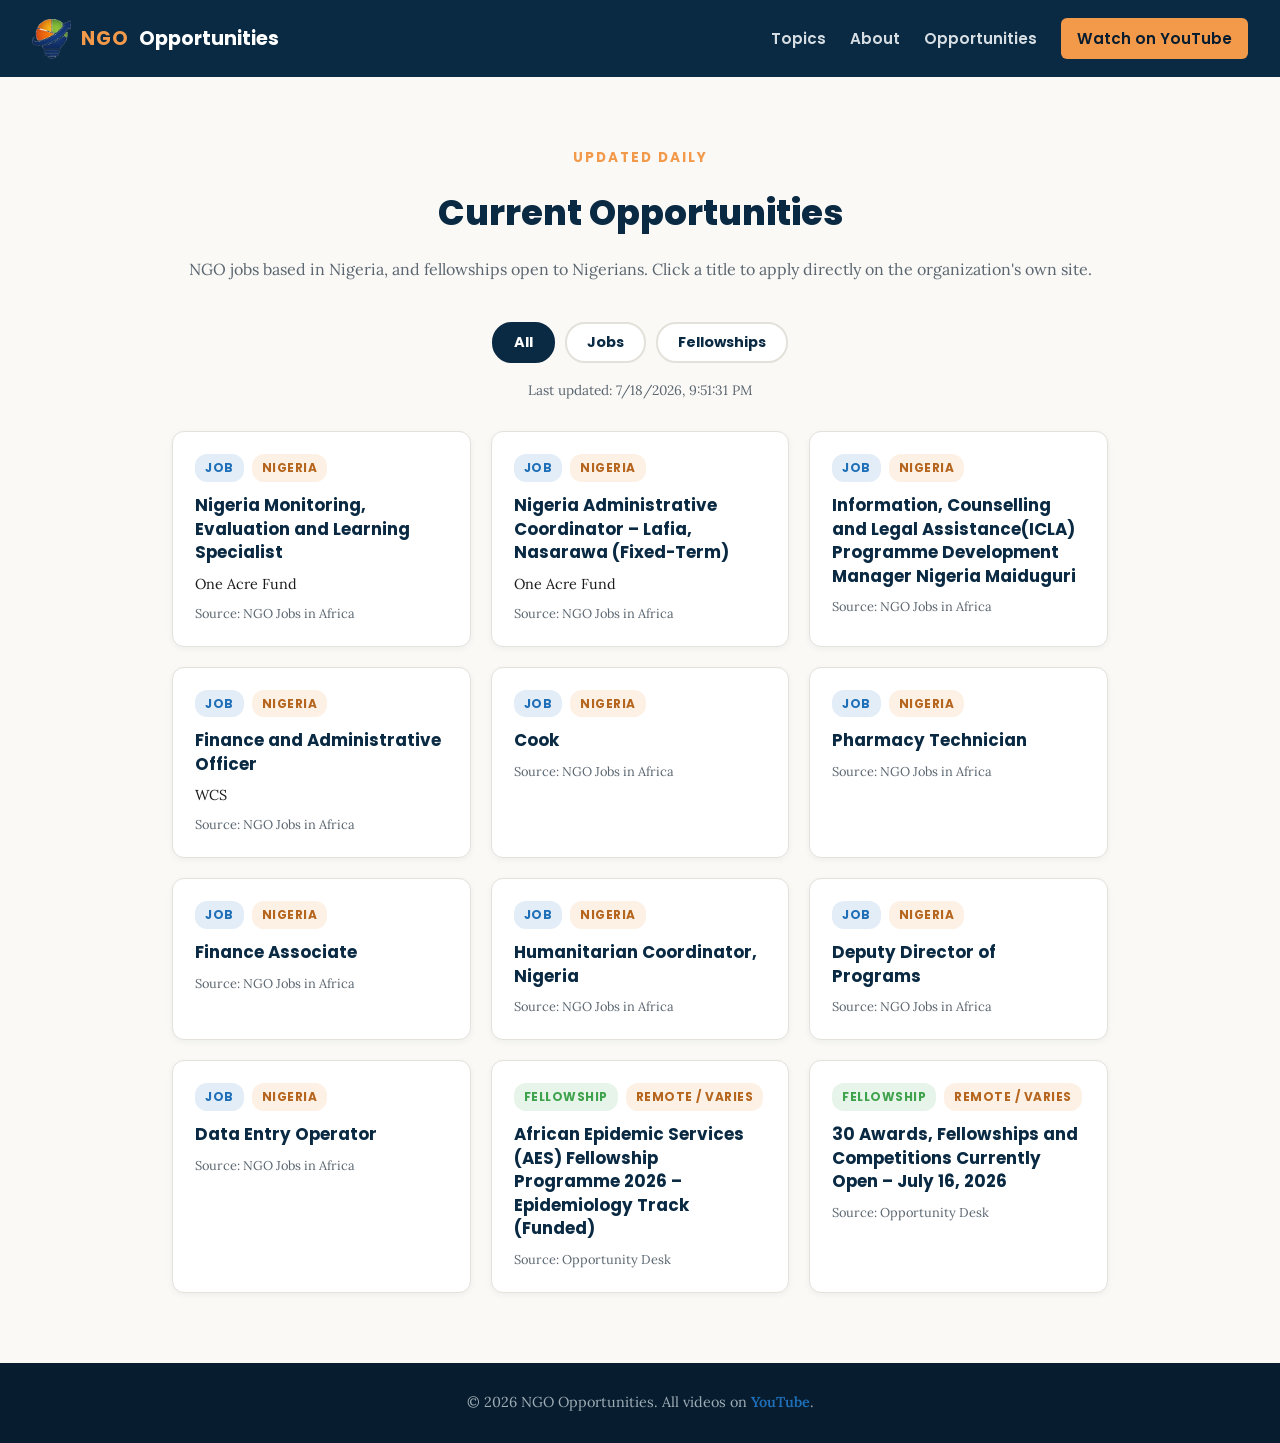
==== opportunities.html @ 2fc4639b "Add daily-updated opportunities page (NGO jobs + fellowships) Adds a "See Current Opportunities" but" ====
<!DOCTYPE html>
<html lang="en">
<head>
    <meta charset="UTF-8">
    <meta name="viewport" content="width=device-width, initial-scale=1.0">
    <title>Current Opportunities — NGO Opportunities</title>
    <meta name="description" content="Current NGO jobs in Nigeria and fellowships open to Nigerians, updated daily. Click through to apply on the original organization's site.">
    <link rel="icon" type="image/png" href="assets/logo.png">
    <link rel="preconnect" href="https://fonts.googleapis.com">
    <link rel="preconnect" href="https://fonts.gstatic.com" crossorigin>
    <link href="https://fonts.googleapis.com/css2?family=Poppins:wght@700;800&family=Lora:wght@400;600&display=swap" rel="stylesheet">
    <link rel="stylesheet" href="styles.css">
</head>
<body>
    <header class="site-header">
        <a href="index.html" class="brand">
            <img src="assets/logo-icon.png" alt="NGO Opportunities" class="brand-logo">
            <span class="brand-mark">NGO</span><span class="brand-text">Opportunities</span>
        </a>
        <nav class="site-nav">
            <a href="index.html#topics">Topics</a>
            <a href="index.html#about">About</a>
            <a href="opportunities.html">Opportunities</a>
            <a href="https://www.youtube.com/@NGO-Opportunities" target="_blank" rel="noopener" class="nav-cta">Watch on YouTube</a>
        </nav>
    </header>

    <main>
        <section class="opportunities-hero">
            <p class="hero-eyebrow">Updated Daily</p>
            <h1>Current Opportunities</h1>
            <p class="section-intro">
                NGO jobs based in Nigeria, and fellowships open to Nigerians. Click a title to apply directly
                on the organization's own site.
            </p>
            <div class="filter-bar">
                <button class="filter-btn active" data-filter="all">All</button>
                <button class="filter-btn" data-filter="Job">Jobs</button>
                <button class="filter-btn" data-filter="Fellowship">Fellowships</button>
            </div>
            <p id="lastUpdated" class="last-updated"></p>
        </section>

        <section class="opportunities-list-section">
            <div id="opportunitiesList" class="opportunities-list">
                <p class="loading-msg">Loading current opportunities...</p>
            </div>
        </section>
    </main>

    <footer class="site-footer">
        <p>&copy; <span id="year"></span> NGO Opportunities. All videos on <a href="https://www.youtube.com/@NGO-Opportunities" target="_blank" rel="noopener">YouTube</a>.</p>
    </footer>

    <script>
        document.getElementById('year').textContent = new Date().getFullYear();

        let allOpportunities = [];
        let activeFilter = 'all';

        async function loadOpportunities() {
            const listEl = document.getElementById('opportunitiesList');
            try {
                const res = await fetch('data/opportunities.json', { cache: 'no-store' });
                const data = await res.json();
                allOpportunities = data.opportunities || [];

                if (data.generated_at) {
                    const generated = new Date(data.generated_at);
                    document.getElementById('lastUpdated').textContent = 'Last updated: ' + generated.toLocaleString();
                }

                renderList();
            } catch (e) {
                listEl.innerHTML = '<p class="loading-msg">Could not load opportunities right now. Please check back shortly.</p>';
            }
        }

        function renderList() {
            const listEl = document.getElementById('opportunitiesList');
            const items = activeFilter === 'all'
                ? allOpportunities
                : allOpportunities.filter(o => o.type === activeFilter);

            if (items.length === 0) {
                listEl.innerHTML = '<p class="loading-msg">No opportunities in this category right now. Check back soon.</p>';
                return;
            }

            listEl.innerHTML = items.map(o => `
                <article class="opportunity-card">
                    <div class="opportunity-tags">
                        <span class="tag tag-${o.type === 'Fellowship' ? 'fellowship' : 'job'}">${o.type}</span>
                        <span class="tag tag-location">${o.remote ? 'Remote / Varies' : o.location}</span>
                    </div>
                    <h3><a href="${o.apply_url}" target="_blank" rel="noopener">${o.title}</a></h3>
                    ${o.organization ? `<p class="opportunity-org">${o.organization}</p>` : ''}
                    <p class="opportunity-meta">Source: ${o.source}</p>
                </article>
            `).join('');
        }

        document.querySelectorAll('.filter-btn').forEach(btn => {
            btn.addEventListener('click', () => {
                document.querySelectorAll('.filter-btn').forEach(b => b.classList.remove('active'));
                btn.classList.add('active');
                activeFilter = btn.dataset.filter;
                renderList();
            });
        });

        loadOpportunities();
    </script>
</body>
</html>
---- styles.css ----
:root {
    --navy: #0A2A43;
    --navy-dark: #071D2F;
    --blue: #1E6FB8;
    --green: #3FA34D;
    --orange: #F2994A;
    --bg: #FAF9F6;
    --text: #1A1A1A;
    --muted: #5B6670;
    --card-border: #E3E1DA;

    --font-heading: "Poppins", "Segoe UI", system-ui, -apple-system, sans-serif;
    --font-body: "Lora", Georgia, "Times New Roman", serif;
}

* {
    box-sizing: border-box;
    margin: 0;
    padding: 0;
}

body {
    font-family: var(--font-body);
    background-color: var(--bg);
    color: var(--text);
    line-height: 1.65;
}

h1, h2, h3, .brand, .btn, .nav-cta, .site-nav a, .hero-eyebrow {
    font-family: var(--font-heading);
}

a {
    color: inherit;
    text-decoration: none;
}

.site-header {
    display: flex;
    justify-content: space-between;
    align-items: center;
    padding: 18px 32px;
    background-color: var(--navy);
    flex-wrap: wrap;
    gap: 12px;
}

.brand {
    display: flex;
    align-items: center;
    gap: 10px;
    font-weight: 700;
    font-size: 1.2rem;
}

.brand-logo {
    height: 40px;
    width: auto;
    display: block;
}

.brand-mark {
    color: var(--orange);
    letter-spacing: 1px;
}

.brand-text {
    color: #ffffff;
}

.site-nav {
    display: flex;
    align-items: center;
    gap: 24px;
}

.site-nav a {
    color: #D7DEE3;
    font-weight: 600;
    font-size: 0.95rem;
}

.site-nav a:hover {
    color: #ffffff;
}

.nav-cta {
    background-color: var(--orange);
    color: var(--navy-dark) !important;
    padding: 8px 16px;
    border-radius: 6px;
}

.hero {
    background: linear-gradient(160deg, var(--navy), var(--navy-dark));
    color: #ffffff;
    padding: 90px 32px;
    text-align: center;
}

.hero-content {
    max-width: 720px;
    margin: 0 auto;
}

.hero-eyebrow {
    color: var(--orange);
    text-transform: uppercase;
    letter-spacing: 2px;
    font-weight: 700;
    font-size: 0.85rem;
    margin-bottom: 14px;
}

.hero h1 {
    font-family: var(--font-heading);
    font-size: 2.6rem;
    font-weight: 800;
    line-height: 1.25;
    margin-bottom: 18px;
}

.hero-subtitle {
    font-family: var(--font-body);
    font-size: 1.1rem;
    color: #C7D0D6;
    margin-bottom: 32px;
}

.hero-actions {
    display: flex;
    gap: 16px;
    justify-content: center;
    flex-wrap: wrap;
}

.btn {
    display: inline-block;
    padding: 14px 28px;
    border-radius: 8px;
    font-weight: 700;
    font-size: 1rem;
    transition: transform 0.15s ease, opacity 0.15s ease;
}

.btn:hover {
    transform: translateY(-2px);
}

.btn-primary {
    background-color: var(--orange);
    color: var(--navy-dark);
}

.btn-secondary {
    background-color: transparent;
    color: #ffffff;
    border: 2px solid var(--green);
}

.btn-secondary:hover {
    background-color: var(--green);
}

.btn-tertiary {
    background-color: transparent;
    color: #ffffff;
    border: 2px solid var(--blue);
}

.btn-tertiary:hover {
    background-color: var(--blue);
}

main section {
    max-width: 1000px;
    margin: 0 auto;
    padding: 70px 32px;
}

.topics h2,
.about h2 {
    font-family: var(--font-heading);
    font-size: 1.9rem;
    font-weight: 800;
    color: var(--navy);
    margin-bottom: 10px;
    text-align: center;
}

.section-intro {
    text-align: center;
    color: var(--muted);
    margin-bottom: 40px;
}

.topic-grid {
    display: grid;
    grid-template-columns: repeat(auto-fit, minmax(230px, 1fr));
    gap: 20px;
}

.topic-card {
    background-color: #ffffff;
    border: 1px solid var(--card-border);
    border-top: 4px solid var(--blue);
    border-radius: 12px;
    padding: 26px;
    box-shadow: 0 2px 6px rgba(10, 42, 67, 0.05);
}

.topic-card:nth-child(4n+2) { border-top-color: var(--green); }
.topic-card:nth-child(4n+3) { border-top-color: var(--orange); }
.topic-card:nth-child(4n+4) { border-top-color: var(--navy); }

.topic-card h3 {
    font-family: var(--font-heading);
    color: var(--navy);
    margin-bottom: 10px;
    font-size: 1.15rem;
}

.topic-card p {
    color: var(--muted);
    font-size: 0.95rem;
}

.about {
    text-align: center;
}

.about p {
    max-width: 700px;
    margin: 0 auto;
    color: var(--muted);
    font-size: 1.05rem;
}

.site-footer {
    text-align: center;
    padding: 28px;
    background-color: var(--navy-dark);
    color: #9FADB6;
    font-size: 0.9rem;
}

.site-footer a {
    color: var(--blue);
    font-weight: 600;
}

.opportunities-hero {
    text-align: center;
    padding-bottom: 20px !important;
}

.opportunities-hero h1 {
    font-family: var(--font-heading);
    font-size: 2.2rem;
    font-weight: 800;
    color: var(--navy);
    margin-bottom: 14px;
}

.filter-bar {
    display: flex;
    justify-content: center;
    gap: 10px;
    margin-top: 24px;
    flex-wrap: wrap;
}

.filter-btn {
    font-family: var(--font-heading);
    background-color: #ffffff;
    border: 2px solid var(--card-border);
    color: var(--navy);
    padding: 8px 20px;
    border-radius: 20px;
    font-weight: 700;
    font-size: 0.9rem;
    cursor: pointer;
    transition: all 0.15s ease;
}

.filter-btn:hover {
    border-color: var(--blue);
}

.filter-btn.active {
    background-color: var(--navy);
    border-color: var(--navy);
    color: #ffffff;
}

.last-updated {
    margin-top: 16px;
    color: var(--muted);
    font-size: 0.85rem;
}

.opportunities-list-section {
    padding-top: 10px !important;
}

.opportunities-list {
    display: grid;
    grid-template-columns: repeat(auto-fit, minmax(280px, 1fr));
    gap: 20px;
}

.loading-msg {
    grid-column: 1 / -1;
    text-align: center;
    color: var(--muted);
    padding: 40px 0;
}

.opportunity-card {
    background-color: #ffffff;
    border: 1px solid var(--card-border);
    border-radius: 12px;
    padding: 22px;
    box-shadow: 0 2px 6px rgba(10, 42, 67, 0.05);
}

.opportunity-tags {
    display: flex;
    gap: 8px;
    margin-bottom: 12px;
    flex-wrap: wrap;
}

.tag {
    font-family: var(--font-heading);
    font-size: 0.75rem;
    font-weight: 700;
    text-transform: uppercase;
    letter-spacing: 0.5px;
    padding: 4px 10px;
    border-radius: 12px;
}

.tag-job {
    background-color: rgba(30, 111, 184, 0.12);
    color: var(--blue);
}

.tag-fellowship {
    background-color: rgba(63, 163, 77, 0.12);
    color: var(--green);
}

.tag-location {
    background-color: rgba(242, 153, 74, 0.15);
    color: #B5651D;
}

.opportunity-card h3 {
    font-family: var(--font-heading);
    font-size: 1.05rem;
    margin-bottom: 8px;
    line-height: 1.4;
}

.opportunity-card h3 a {
    color: var(--navy);
}

.opportunity-card h3 a:hover {
    color: var(--blue);
    text-decoration: underline;
}

.opportunity-org {
    color: var(--text);
    font-size: 0.9rem;
    margin-bottom: 6px;
}

.opportunity-meta {
    color: var(--muted);
    font-size: 0.8rem;
}

@media (max-width: 600px) {
    .hero {
        padding: 60px 20px;
    }
    .hero h1 {
        font-size: 2rem;
    }
    main section {
        padding: 50px 20px;
    }
}
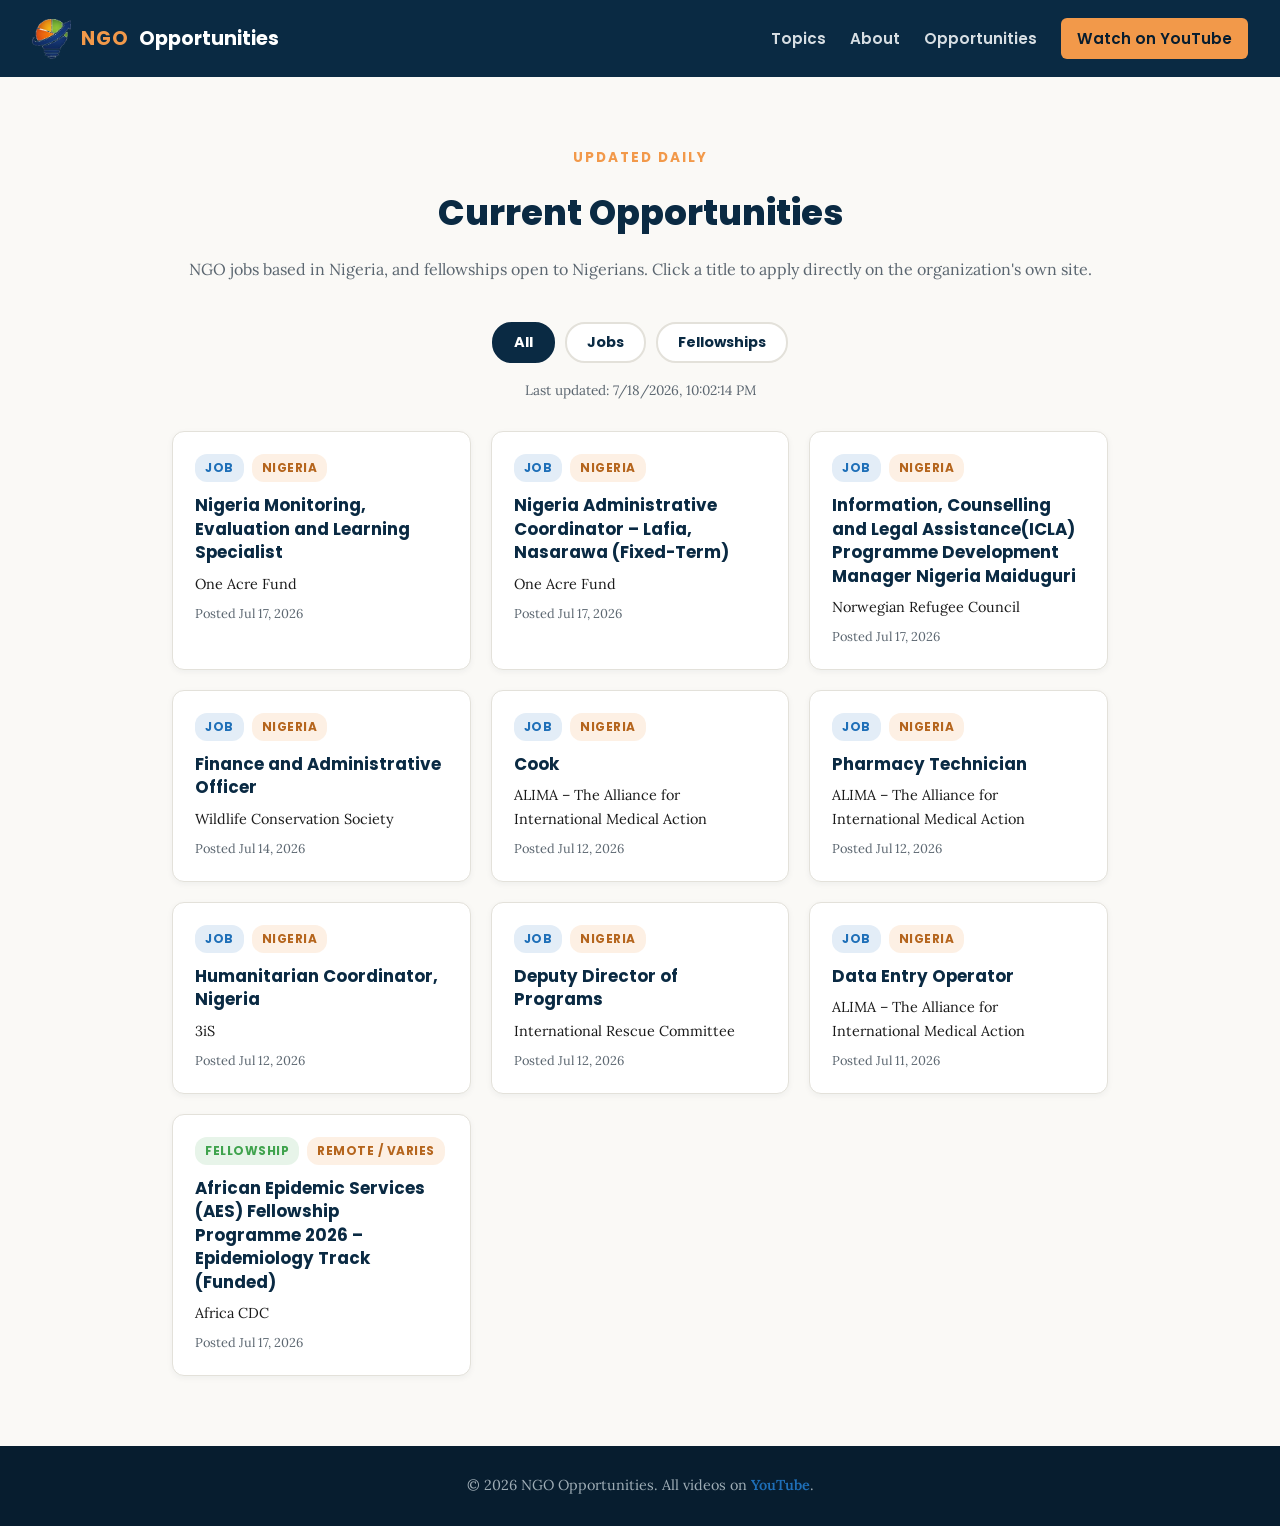
==== commit 32aa5d23: "Link opportunities to the actual organization, not the aggregator Every job and fellowship now links" ====
--- a/opportunities.html
+++ b/opportunities.html
@@ -58,6 +58,13 @@
         let allOpportunities = [];
         let activeFilter = 'all';
 
+        function formatPosted(posted) {
+            if (!posted) return '';
+            const parsed = new Date(posted);
+            if (isNaN(parsed)) return '';
+            return parsed.toLocaleDateString(undefined, { year: 'numeric', month: 'short', day: 'numeric' });
+        }
+
         async function loadOpportunities() {
             const listEl = document.getElementById('opportunitiesList');
             try {
@@ -94,8 +101,8 @@
                         <span class="tag tag-location">${o.remote ? 'Remote / Varies' : o.location}</span>
                     </div>
                     <h3><a href="${o.apply_url}" target="_blank" rel="noopener">${o.title}</a></h3>
-                    ${o.organization ? `<p class="opportunity-org">${o.organization}</p>` : ''}
-                    <p class="opportunity-meta">Source: ${o.source}</p>
+                    <p class="opportunity-org">${o.organization || 'Organization not specified'}</p>
+                    <p class="opportunity-meta">Posted ${formatPosted(o.posted)}</p>
                 </article>
             `).join('');
         }
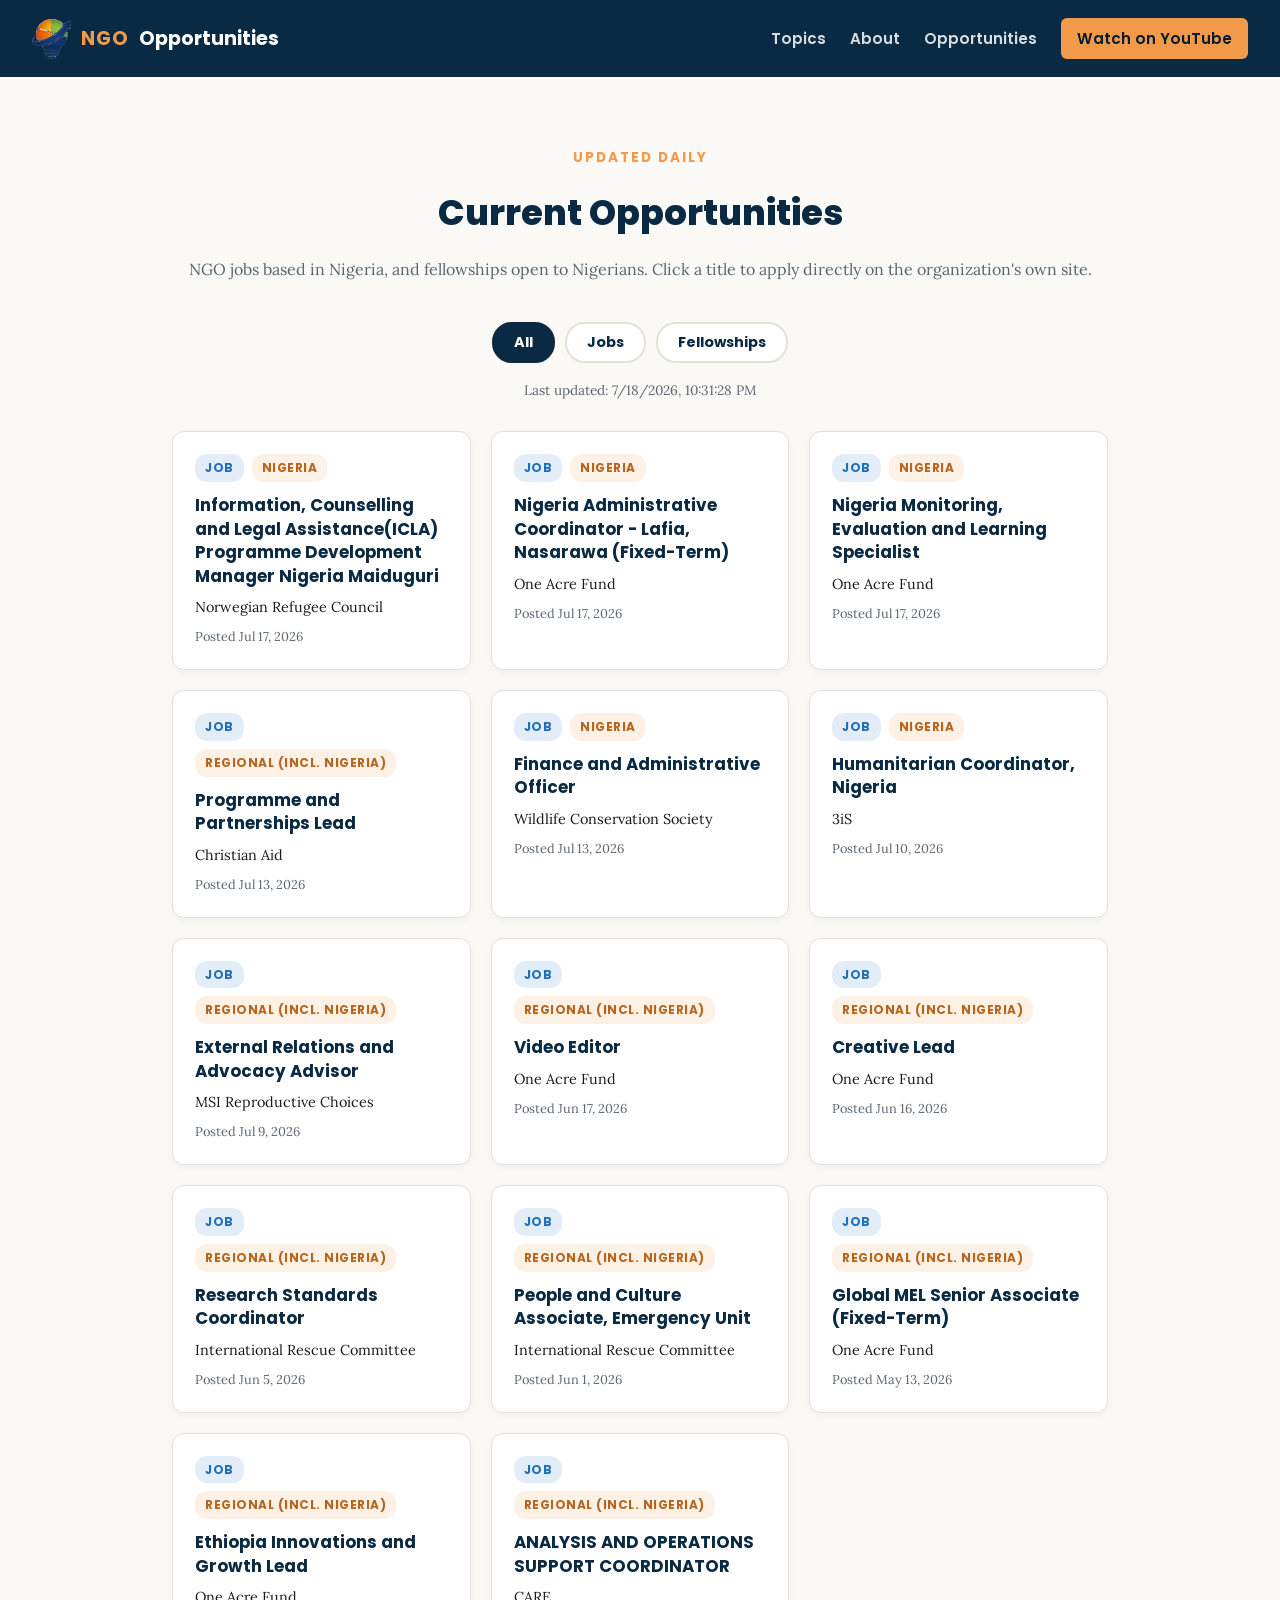
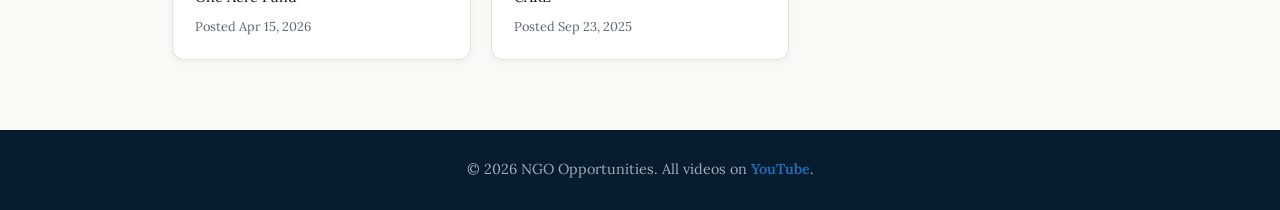
==== commit 75041b1b: "Add ReliefWeb as a second job source, deduplicated against the first ReliefWeb (UN OCHA) publishes a" ====
--- a/opportunities.html
+++ b/opportunities.html
@@ -98,7 +98,7 @@
                 <article class="opportunity-card">
                     <div class="opportunity-tags">
                         <span class="tag tag-${o.type === 'Fellowship' ? 'fellowship' : 'job'}">${o.type}</span>
-                        <span class="tag tag-location">${o.remote ? 'Remote / Varies' : o.location}</span>
+                        <span class="tag tag-location">${o.location}</span>
                     </div>
                     <h3><a href="${o.apply_url}" target="_blank" rel="noopener">${o.title}</a></h3>
                     <p class="opportunity-org">${o.organization || 'Organization not specified'}</p>
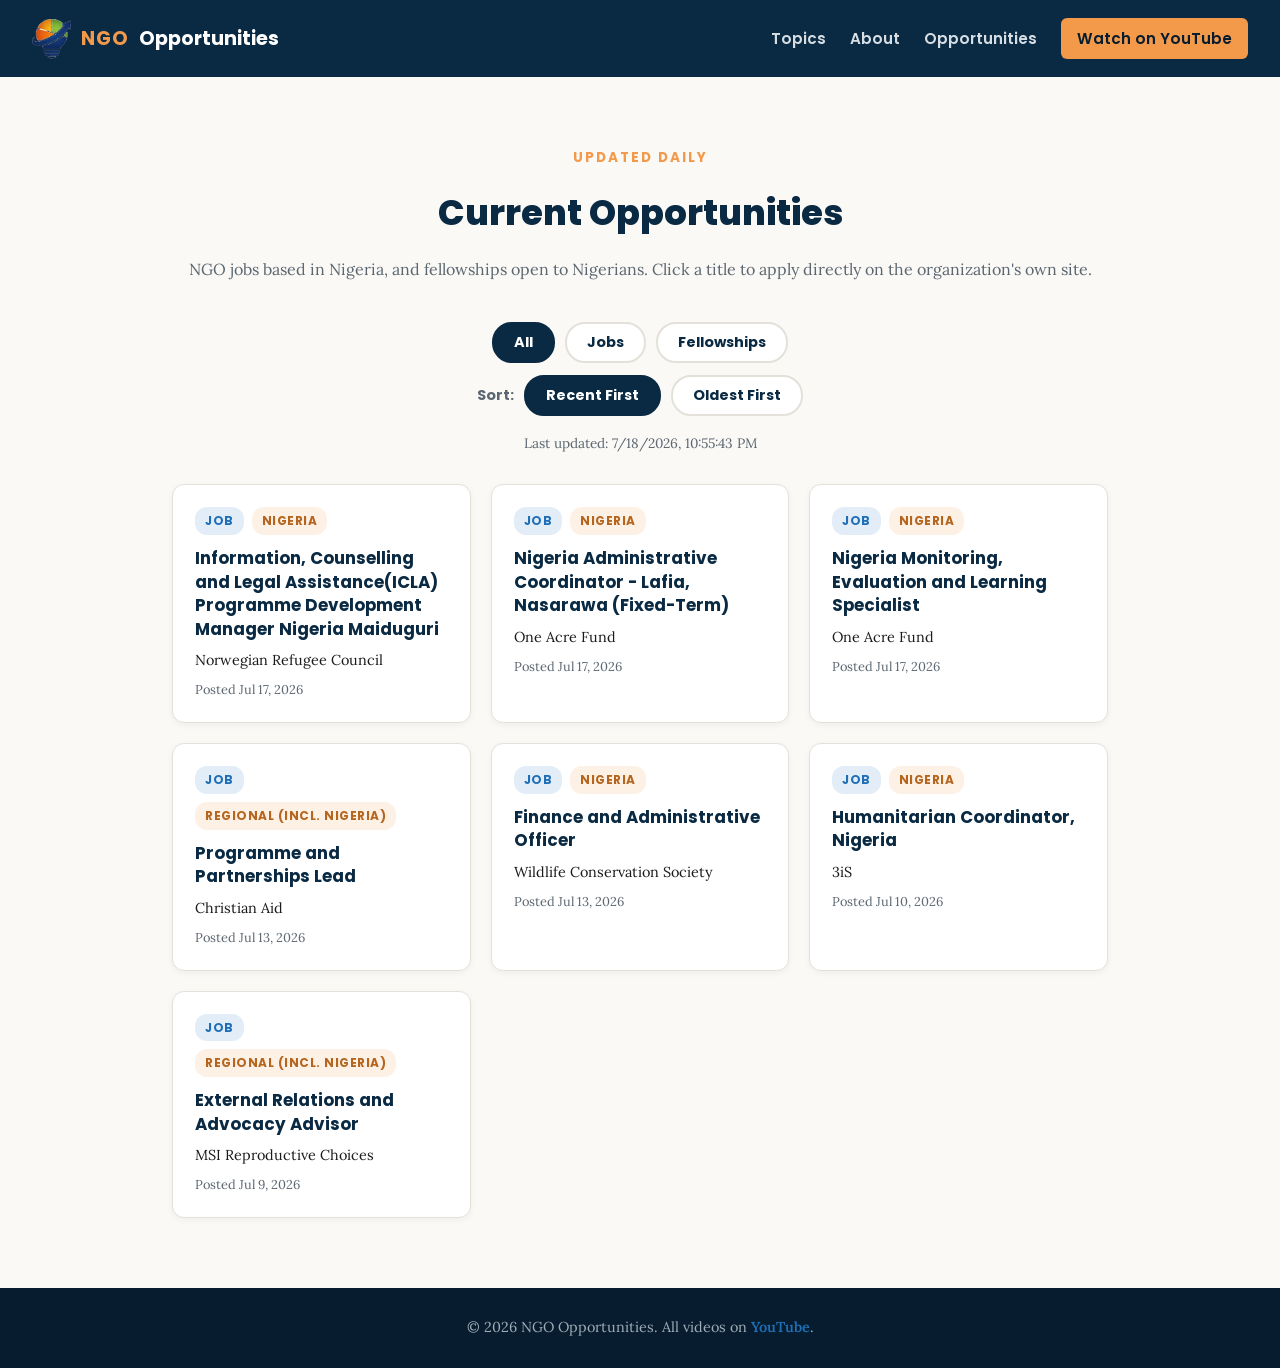
==== commit 2ca98c93: "Drop postings older than 4 weeks; add a recency sort control Jobs/fellowships older than 28 days fro" ====
--- a/opportunities.html
+++ b/opportunities.html
@@ -33,10 +33,15 @@
                 NGO jobs based in Nigeria, and fellowships open to Nigerians. Click a title to apply directly
                 on the organization's own site.
             </p>
-            <div class="filter-bar">
+            <div class="filter-bar category-filter-bar">
                 <button class="filter-btn active" data-filter="all">All</button>
                 <button class="filter-btn" data-filter="Job">Jobs</button>
                 <button class="filter-btn" data-filter="Fellowship">Fellowships</button>
+            </div>
+            <div class="filter-bar sort-bar">
+                <span class="sort-label">Sort:</span>
+                <button class="filter-btn sort-btn active" data-sort="newest">Recent First</button>
+                <button class="filter-btn sort-btn" data-sort="oldest">Oldest First</button>
             </div>
             <p id="lastUpdated" class="last-updated"></p>
         </section>
@@ -57,6 +62,7 @@
 
         let allOpportunities = [];
         let activeFilter = 'all';
+        let sortOrder = 'newest';
 
         function formatPosted(posted) {
             if (!posted) return '';
@@ -86,8 +92,14 @@
         function renderList() {
             const listEl = document.getElementById('opportunitiesList');
             const items = activeFilter === 'all'
-                ? allOpportunities
+                ? [...allOpportunities]
                 : allOpportunities.filter(o => o.type === activeFilter);
+
+            items.sort((a, b) => {
+                const dateA = new Date(a.posted);
+                const dateB = new Date(b.posted);
+                return sortOrder === 'newest' ? dateB - dateA : dateA - dateB;
+            });
 
             if (items.length === 0) {
                 listEl.innerHTML = '<p class="loading-msg">No opportunities in this category right now. Check back soon.</p>';
@@ -107,11 +119,20 @@
             `).join('');
         }
 
-        document.querySelectorAll('.filter-btn').forEach(btn => {
+        document.querySelectorAll('.category-filter-bar .filter-btn').forEach(btn => {
             btn.addEventListener('click', () => {
-                document.querySelectorAll('.filter-btn').forEach(b => b.classList.remove('active'));
+                document.querySelectorAll('.category-filter-bar .filter-btn').forEach(b => b.classList.remove('active'));
                 btn.classList.add('active');
                 activeFilter = btn.dataset.filter;
+                renderList();
+            });
+        });
+
+        document.querySelectorAll('.sort-bar .sort-btn').forEach(btn => {
+            btn.addEventListener('click', () => {
+                document.querySelectorAll('.sort-bar .sort-btn').forEach(b => b.classList.remove('active'));
+                btn.classList.add('active');
+                sortOrder = btn.dataset.sort;
                 renderList();
             });
         });
--- a/styles.css
+++ b/styles.css
@@ -265,9 +265,21 @@
 .filter-bar {
     display: flex;
     justify-content: center;
+    align-items: center;
     gap: 10px;
     margin-top: 24px;
     flex-wrap: wrap;
+}
+
+.sort-bar {
+    margin-top: 12px;
+}
+
+.sort-label {
+    font-family: var(--font-heading);
+    font-weight: 700;
+    color: var(--muted);
+    font-size: 0.9rem;
 }
 
 .filter-btn {
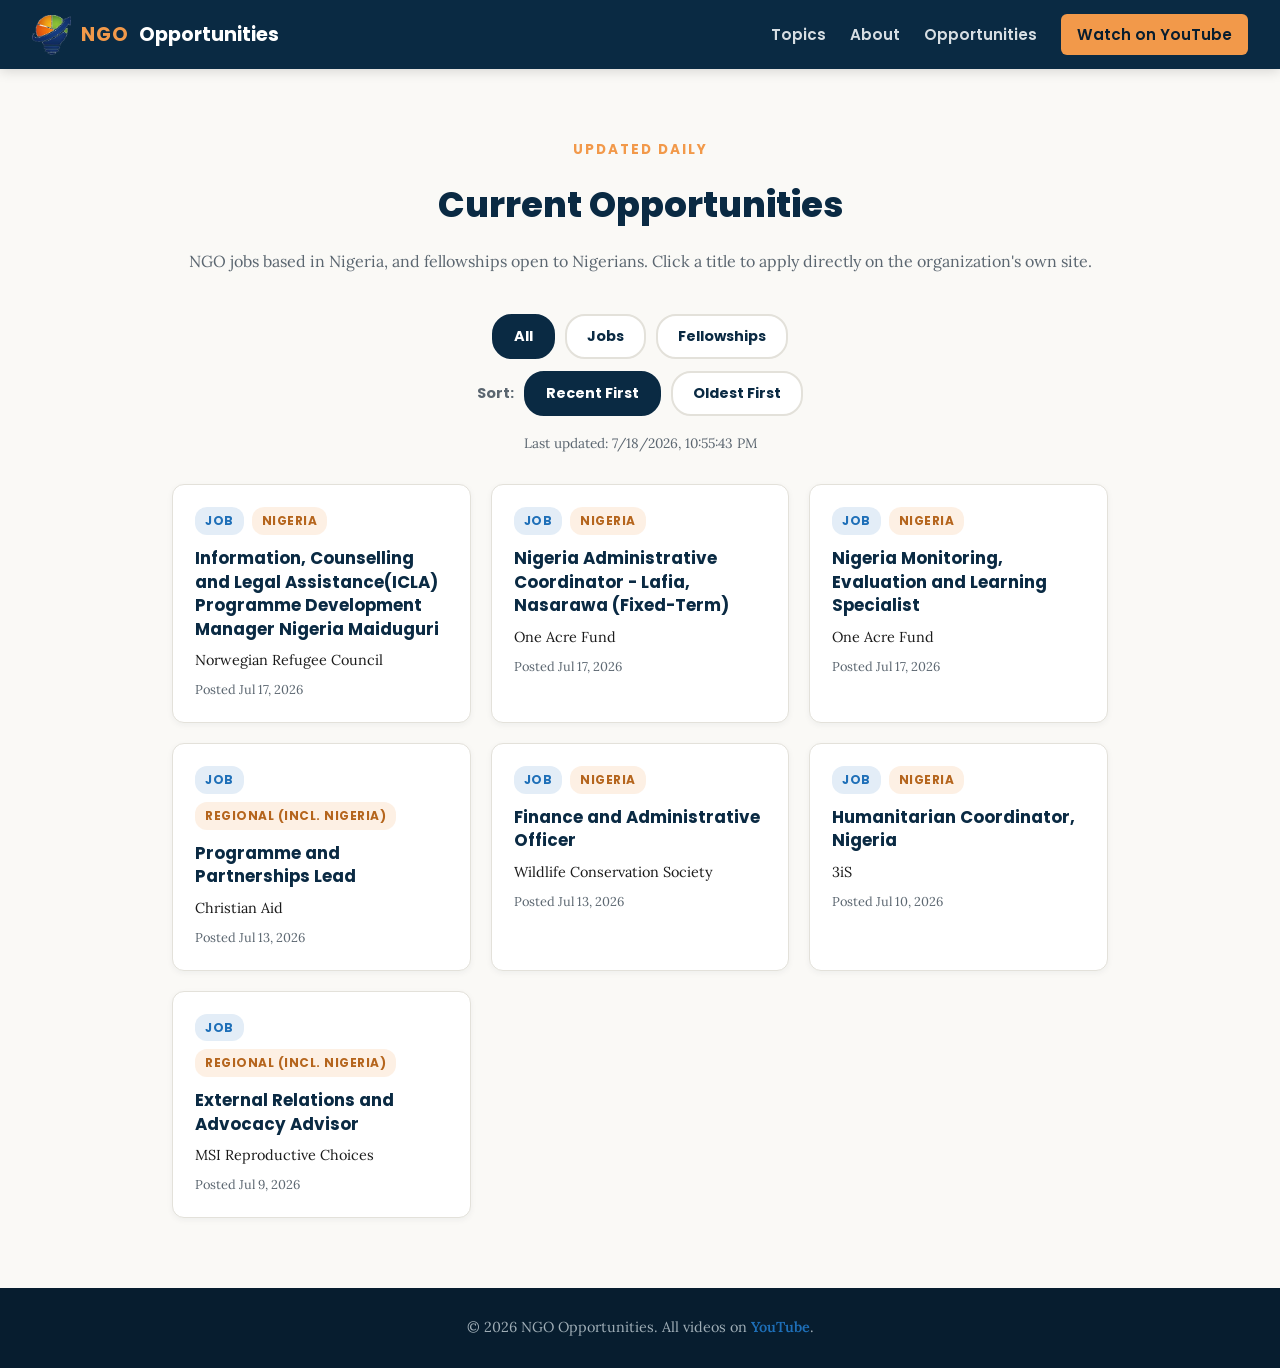
==== commit e75be75f: "Fix mobile nav overflow and give the site a more dynamic redesign The header had no mobile navigatio" ====
--- a/opportunities.html
+++ b/opportunities.html
@@ -17,7 +17,10 @@
             <img src="assets/logo-icon.png" alt="NGO Opportunities" class="brand-logo">
             <span class="brand-mark">NGO</span><span class="brand-text">Opportunities</span>
         </a>
-        <nav class="site-nav">
+        <button class="nav-toggle" id="navToggle" aria-label="Toggle navigation" aria-expanded="false" aria-controls="siteNav">
+            <span></span><span></span><span></span>
+        </button>
+        <nav class="site-nav" id="siteNav">
             <a href="index.html#topics">Topics</a>
             <a href="index.html#about">About</a>
             <a href="opportunities.html">Opportunities</a>
@@ -59,6 +62,21 @@
 
     <script>
         document.getElementById('year').textContent = new Date().getFullYear();
+
+        const navToggle = document.getElementById('navToggle');
+        const siteNav = document.getElementById('siteNav');
+        navToggle.addEventListener('click', () => {
+            const isOpen = siteNav.classList.toggle('open');
+            navToggle.classList.toggle('active', isOpen);
+            navToggle.setAttribute('aria-expanded', isOpen);
+        });
+        siteNav.querySelectorAll('a').forEach(link => {
+            link.addEventListener('click', () => {
+                siteNav.classList.remove('open');
+                navToggle.classList.remove('active');
+                navToggle.setAttribute('aria-expanded', 'false');
+            });
+        });
 
         let allOpportunities = [];
         let activeFilter = 'all';
--- a/styles.css
+++ b/styles.css
@@ -19,11 +19,16 @@
     padding: 0;
 }
 
+html {
+    scroll-behavior: smooth;
+}
+
 body {
     font-family: var(--font-body);
     background-color: var(--bg);
     color: var(--text);
     line-height: 1.65;
+    overflow-x: hidden;
 }
 
 h1, h2, h3, .brand, .btn, .nav-cta, .site-nav a, .hero-eyebrow {
@@ -35,14 +40,23 @@
     text-decoration: none;
 }
 
+@keyframes fadeInUp {
+    from { opacity: 0; transform: translateY(16px); }
+    to { opacity: 1; transform: translateY(0); }
+}
+
+/* ===== HEADER ===== */
+
 .site-header {
+    position: sticky;
+    top: 0;
+    z-index: 100;
     display: flex;
     justify-content: space-between;
     align-items: center;
-    padding: 18px 32px;
+    padding: 14px 32px;
     background-color: var(--navy);
-    flex-wrap: wrap;
-    gap: 12px;
+    box-shadow: 0 2px 12px rgba(0, 0, 0, 0.15);
 }
 
 .brand {
@@ -51,6 +65,7 @@
     gap: 10px;
     font-weight: 700;
     font-size: 1.2rem;
+    flex-shrink: 0;
 }
 
 .brand-logo {
@@ -68,6 +83,33 @@
     color: #ffffff;
 }
 
+.nav-toggle {
+    display: none;
+    flex-direction: column;
+    justify-content: center;
+    align-items: center;
+    gap: 5px;
+    width: 40px;
+    height: 40px;
+    background: transparent;
+    border: none;
+    cursor: pointer;
+    flex-shrink: 0;
+}
+
+.nav-toggle span {
+    display: block;
+    width: 24px;
+    height: 2px;
+    background-color: #ffffff;
+    border-radius: 2px;
+    transition: transform 0.25s ease, opacity 0.25s ease;
+}
+
+.nav-toggle.active span:nth-child(1) { transform: translateY(7px) rotate(45deg); }
+.nav-toggle.active span:nth-child(2) { opacity: 0; }
+.nav-toggle.active span:nth-child(3) { transform: translateY(-7px) rotate(-45deg); }
+
 .site-nav {
     display: flex;
     align-items: center;
@@ -78,6 +120,7 @@
     color: #D7DEE3;
     font-weight: 600;
     font-size: 0.95rem;
+    white-space: nowrap;
 }
 
 .site-nav a:hover {
@@ -91,16 +134,58 @@
     border-radius: 6px;
 }
 
+/* ===== HERO ===== */
+
 .hero {
+    position: relative;
+    overflow: hidden;
     background: linear-gradient(160deg, var(--navy), var(--navy-dark));
     color: #ffffff;
-    padding: 90px 32px;
+    padding: 100px 32px;
     text-align: center;
 }
 
+.hero-glow {
+    position: absolute;
+    border-radius: 50%;
+    filter: blur(70px);
+    opacity: 0.35;
+    pointer-events: none;
+    z-index: 0;
+}
+
+.hero-glow-1 {
+    width: 340px;
+    height: 340px;
+    background: var(--blue);
+    top: -120px;
+    left: -80px;
+}
+
+.hero-glow-2 {
+    width: 300px;
+    height: 300px;
+    background: var(--orange);
+    bottom: -140px;
+    right: -60px;
+}
+
+.hero-glow-3 {
+    width: 240px;
+    height: 240px;
+    background: var(--green);
+    top: 40%;
+    left: 50%;
+    transform: translate(-50%, -50%);
+    opacity: 0.18;
+}
+
 .hero-content {
+    position: relative;
+    z-index: 1;
     max-width: 720px;
     margin: 0 auto;
+    animation: fadeInUp 0.7s ease both;
 }
 
 .hero-eyebrow {
@@ -114,7 +199,7 @@
 
 .hero h1 {
     font-family: var(--font-heading);
-    font-size: 2.6rem;
+    font-size: 2.8rem;
     font-weight: 800;
     line-height: 1.25;
     margin-bottom: 18px;
@@ -140,16 +225,21 @@
     border-radius: 8px;
     font-weight: 700;
     font-size: 1rem;
-    transition: transform 0.15s ease, opacity 0.15s ease;
+    transition: transform 0.15s ease, box-shadow 0.15s ease, background-color 0.15s ease;
 }
 
 .btn:hover {
-    transform: translateY(-2px);
+    transform: translateY(-3px);
 }
 
 .btn-primary {
     background-color: var(--orange);
     color: var(--navy-dark);
+    box-shadow: 0 6px 18px rgba(242, 153, 74, 0.35);
+}
+
+.btn-primary:hover {
+    box-shadow: 0 10px 24px rgba(242, 153, 74, 0.45);
 }
 
 .btn-secondary {
@@ -171,6 +261,8 @@
 .btn-tertiary:hover {
     background-color: var(--blue);
 }
+
+/* ===== SECTIONS ===== */
 
 main section {
     max-width: 1000px;
@@ -207,11 +299,41 @@
     border-radius: 12px;
     padding: 26px;
     box-shadow: 0 2px 6px rgba(10, 42, 67, 0.05);
-}
+    transition: transform 0.2s ease, box-shadow 0.2s ease;
+    animation: fadeInUp 0.6s ease both;
+}
+
+.topic-card:hover {
+    transform: translateY(-5px);
+    box-shadow: 0 12px 24px rgba(10, 42, 67, 0.12);
+}
+
+.topic-card:nth-child(1) { animation-delay: 0.05s; }
+.topic-card:nth-child(2) { animation-delay: 0.1s; }
+.topic-card:nth-child(3) { animation-delay: 0.15s; }
+.topic-card:nth-child(4) { animation-delay: 0.2s; }
+.topic-card:nth-child(5) { animation-delay: 0.25s; }
+.topic-card:nth-child(6) { animation-delay: 0.3s; }
 
 .topic-card:nth-child(4n+2) { border-top-color: var(--green); }
 .topic-card:nth-child(4n+3) { border-top-color: var(--orange); }
 .topic-card:nth-child(4n+4) { border-top-color: var(--navy); }
+
+.topic-icon {
+    display: flex;
+    align-items: center;
+    justify-content: center;
+    width: 46px;
+    height: 46px;
+    border-radius: 50%;
+    font-size: 1.4rem;
+    margin-bottom: 14px;
+    background-color: rgba(30, 111, 184, 0.1);
+}
+
+.topic-card:nth-child(4n+2) .topic-icon { background-color: rgba(63, 163, 77, 0.12); }
+.topic-card:nth-child(4n+3) .topic-icon { background-color: rgba(242, 153, 74, 0.15); }
+.topic-card:nth-child(4n+4) .topic-icon { background-color: rgba(10, 42, 67, 0.08); }
 
 .topic-card h3 {
     font-family: var(--font-heading);
@@ -248,6 +370,8 @@
     color: var(--blue);
     font-weight: 600;
 }
+
+/* ===== OPPORTUNITIES PAGE ===== */
 
 .opportunities-hero {
     text-align: center;
@@ -287,7 +411,7 @@
     background-color: #ffffff;
     border: 2px solid var(--card-border);
     color: var(--navy);
-    padding: 8px 20px;
+    padding: 10px 20px;
     border-radius: 20px;
     font-weight: 700;
     font-size: 0.9rem;
@@ -334,6 +458,12 @@
     border-radius: 12px;
     padding: 22px;
     box-shadow: 0 2px 6px rgba(10, 42, 67, 0.05);
+    transition: transform 0.2s ease, box-shadow 0.2s ease;
+}
+
+.opportunity-card:hover {
+    transform: translateY(-4px);
+    box-shadow: 0 12px 24px rgba(10, 42, 67, 0.1);
 }
 
 .opportunity-tags {
@@ -395,14 +525,84 @@
     font-size: 0.8rem;
 }
 
+/* ===== RESPONSIVE ===== */
+
+@media (max-width: 860px) {
+    .nav-toggle {
+        display: flex;
+    }
+
+    .site-nav {
+        position: absolute;
+        top: 100%;
+        left: 0;
+        right: 0;
+        flex-direction: column;
+        align-items: stretch;
+        gap: 0;
+        background-color: var(--navy);
+        max-height: 0;
+        overflow: hidden;
+        transition: max-height 0.3s ease;
+        box-shadow: 0 8px 16px rgba(0, 0, 0, 0.2);
+    }
+
+    .site-nav.open {
+        max-height: 320px;
+    }
+
+    .site-nav a {
+        padding: 16px 24px;
+        border-top: 1px solid rgba(255, 255, 255, 0.08);
+        width: 100%;
+    }
+
+    .site-nav a.nav-cta {
+        margin: 12px 24px;
+        text-align: center;
+        width: calc(100% - 48px);
+        border-top: none;
+        padding: 12px 16px;
+    }
+}
+
 @media (max-width: 600px) {
+    .site-header {
+        padding: 12px 20px;
+    }
+
     .hero {
-        padding: 60px 20px;
-    }
+        padding: 64px 20px;
+    }
+
     .hero h1 {
         font-size: 2rem;
     }
+
+    .hero-subtitle {
+        font-size: 1rem;
+    }
+
+    .hero-actions {
+        flex-direction: column;
+        align-items: stretch;
+    }
+
+    .btn {
+        text-align: center;
+        width: 100%;
+    }
+
     main section {
         padding: 50px 20px;
     }
-}
+
+    .filter-bar {
+        gap: 8px;
+    }
+
+    .filter-btn {
+        padding: 9px 16px;
+        font-size: 0.85rem;
+    }
+}
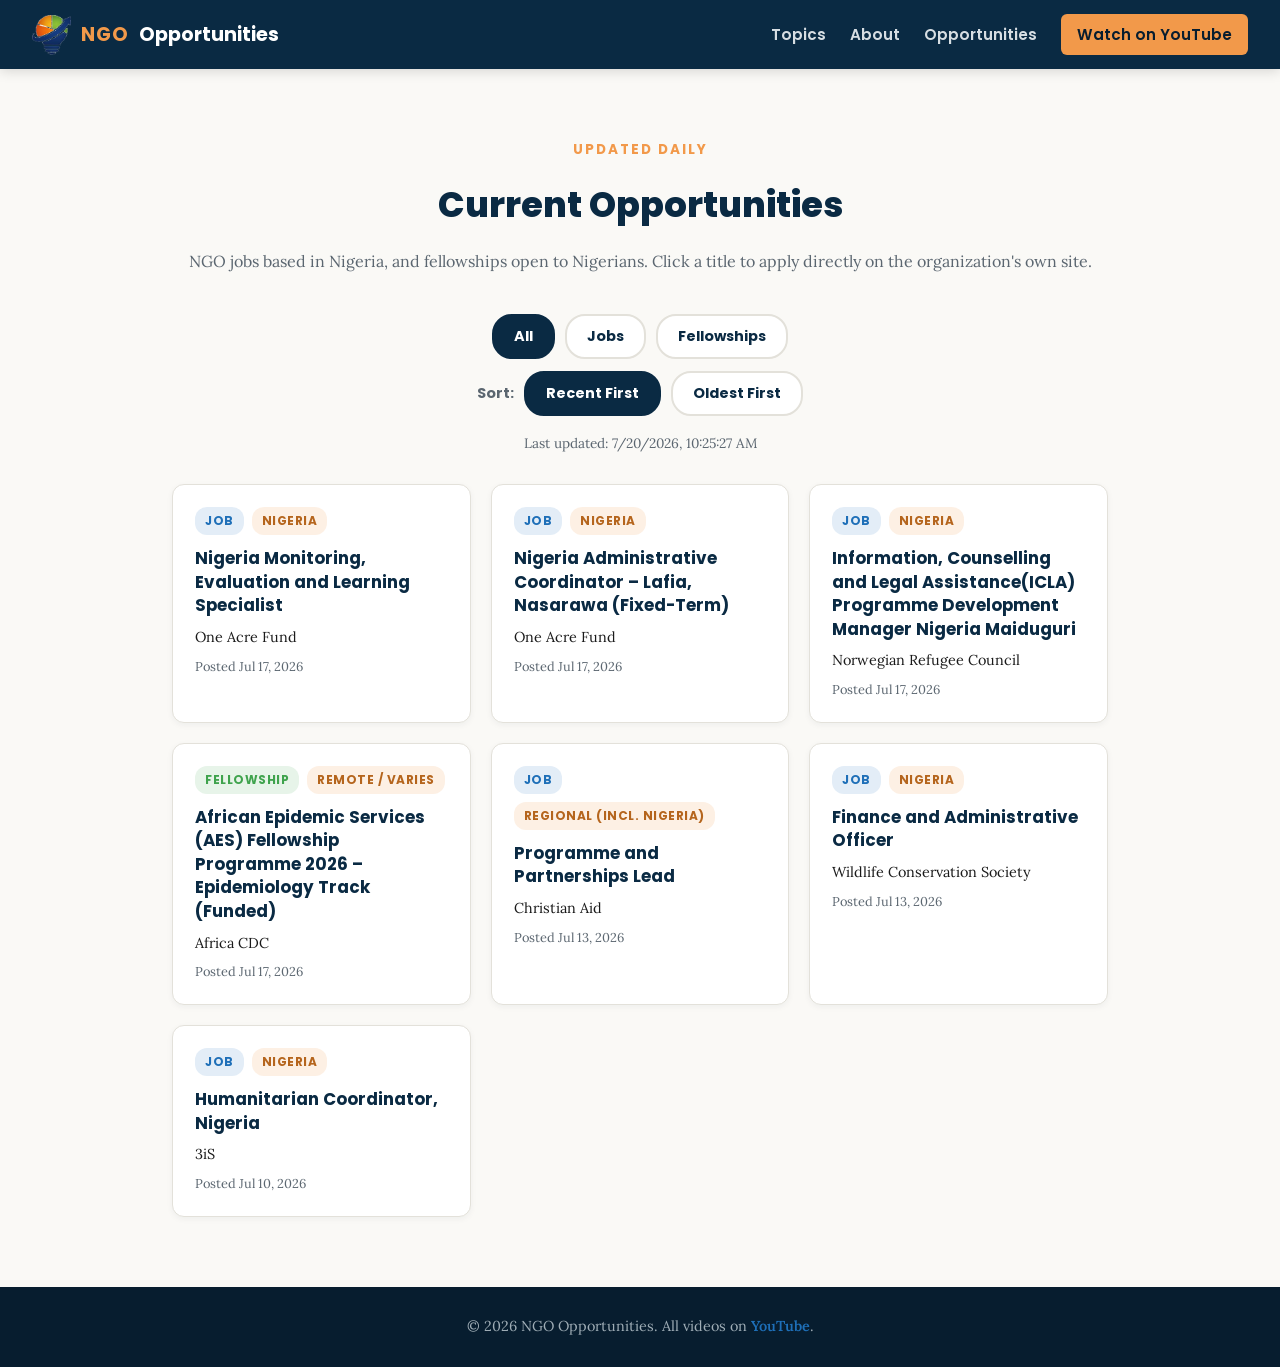
==== commit cef938a5: "Trim membership figures, tighten copy, and cache-bust styles.css - Removed "— from a WhatsApp commun" ====
--- a/opportunities.html
+++ b/opportunities.html
@@ -9,11 +9,11 @@
     <link rel="preconnect" href="https://fonts.googleapis.com">
     <link rel="preconnect" href="https://fonts.gstatic.com" crossorigin>
     <link href="https://fonts.googleapis.com/css2?family=Poppins:wght@700;800&family=Lora:wght@400;600&display=swap" rel="stylesheet">
-    <link rel="stylesheet" href="styles.css">
+    <link rel="stylesheet" href="styles.css?v=2">
 </head>
 <body>
     <header class="site-header">
-        <a href="index.html" class="brand">
+        <a href="/" class="brand">
             <img src="assets/logo-icon.png" alt="NGO Opportunities" class="brand-logo">
             <span class="brand-mark">NGO</span><span class="brand-text">Opportunities</span>
         </a>
@@ -21,8 +21,8 @@
             <span></span><span></span><span></span>
         </button>
         <nav class="site-nav" id="siteNav">
-            <a href="index.html#topics">Topics</a>
-            <a href="index.html#about">About</a>
+            <a href="/#topics">Topics</a>
+            <a href="/#about">About</a>
             <a href="opportunities.html">Opportunities</a>
             <a href="https://www.youtube.com/@NGO-Opportunities" target="_blank" rel="noopener" class="nav-cta">Watch on YouTube</a>
         </nav>
--- a/styles.css
+++ b/styles.css
@@ -271,7 +271,8 @@
 }
 
 .topics h2,
-.about h2 {
+.about h2,
+.pillars h2 {
     font-family: var(--font-heading);
     font-size: 1.9rem;
     font-weight: 800;
@@ -284,6 +285,77 @@
     text-align: center;
     color: var(--muted);
     margin-bottom: 40px;
+}
+
+.pillars {
+    padding-bottom: 40px !important;
+}
+
+.pillar-grid {
+    display: grid;
+    grid-template-columns: repeat(auto-fit, minmax(280px, 1fr));
+    gap: 24px;
+}
+
+.pillar-card {
+    background-color: #ffffff;
+    border: 1px solid var(--card-border);
+    border-radius: 16px;
+    padding: 36px 32px;
+    text-align: center;
+    box-shadow: 0 4px 14px rgba(10, 42, 67, 0.06);
+    transition: transform 0.2s ease, box-shadow 0.2s ease;
+    animation: fadeInUp 0.6s ease both;
+}
+
+.pillar-card:hover {
+    transform: translateY(-5px);
+    box-shadow: 0 14px 28px rgba(10, 42, 67, 0.12);
+}
+
+.pillar-card:nth-child(2) {
+    animation-delay: 0.1s;
+}
+
+.pillar-icon {
+    display: flex;
+    align-items: center;
+    justify-content: center;
+    width: 64px;
+    height: 64px;
+    margin: 0 auto 18px;
+    border-radius: 50%;
+    font-size: 2rem;
+    background: linear-gradient(160deg, rgba(30, 111, 184, 0.12), rgba(63, 163, 77, 0.12));
+}
+
+.pillar-card h3 {
+    font-family: var(--font-heading);
+    color: var(--navy);
+    font-size: 1.3rem;
+    margin-bottom: 12px;
+}
+
+.pillar-card p {
+    color: var(--muted);
+    font-size: 0.98rem;
+    margin-bottom: 22px;
+}
+
+.pillar-card .btn-secondary {
+    color: var(--green);
+}
+
+.pillar-card .btn-secondary:hover {
+    color: #ffffff;
+}
+
+.pillars-note {
+    text-align: center;
+    color: var(--muted);
+    font-style: italic;
+    font-size: 0.9rem;
+    margin-top: 32px;
 }
 
 .topic-grid {
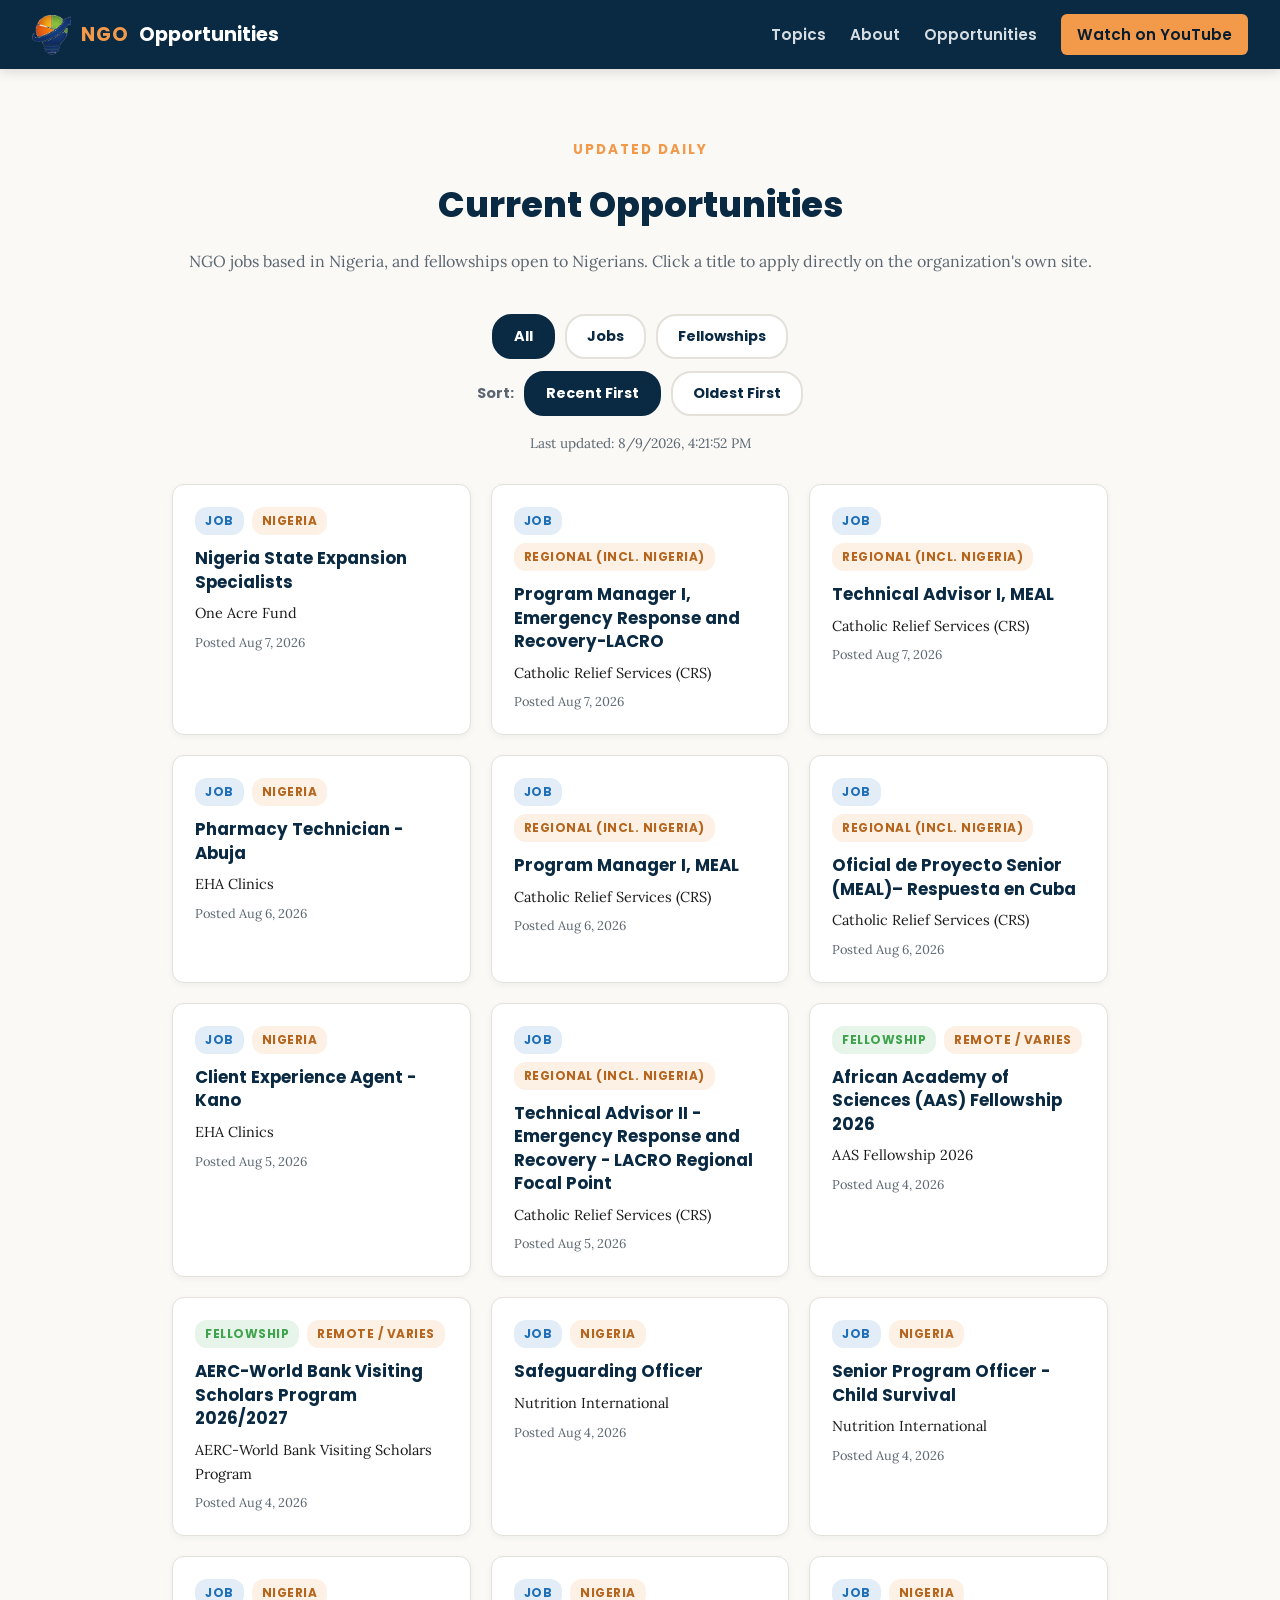
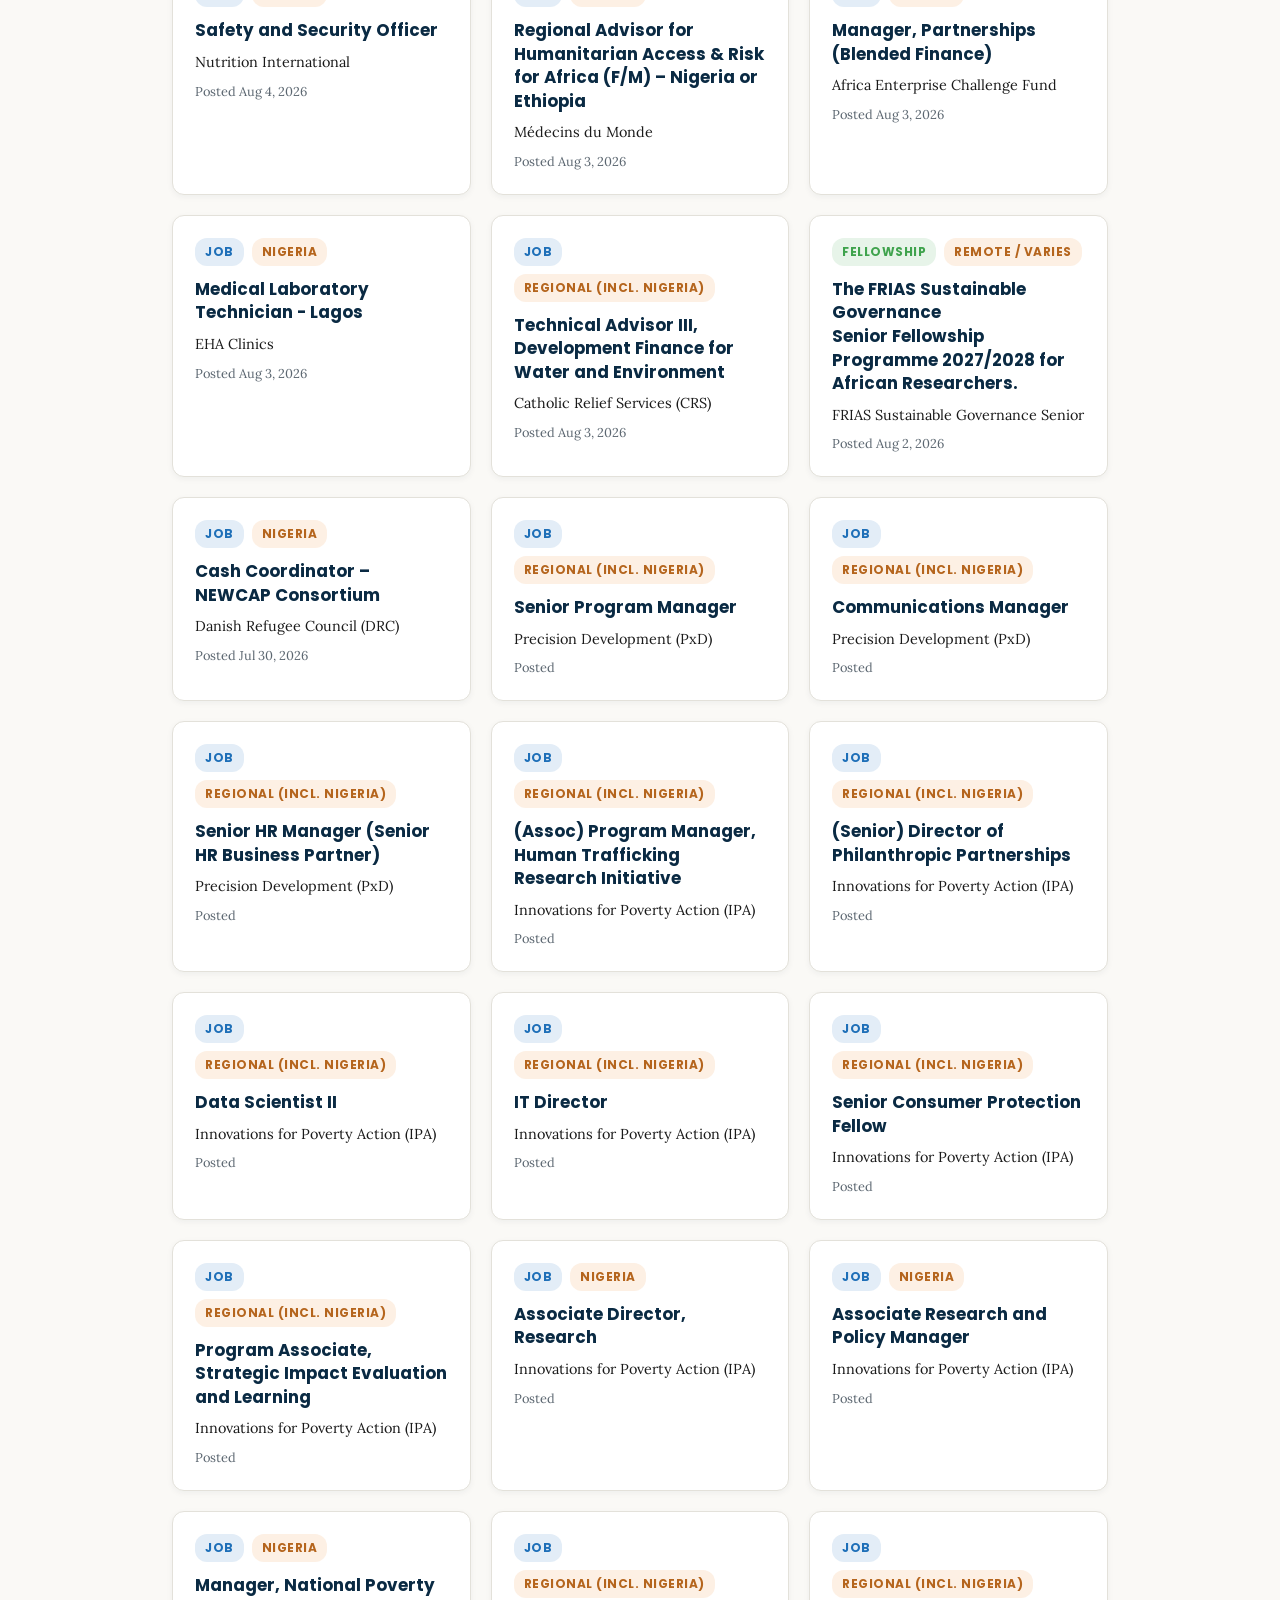
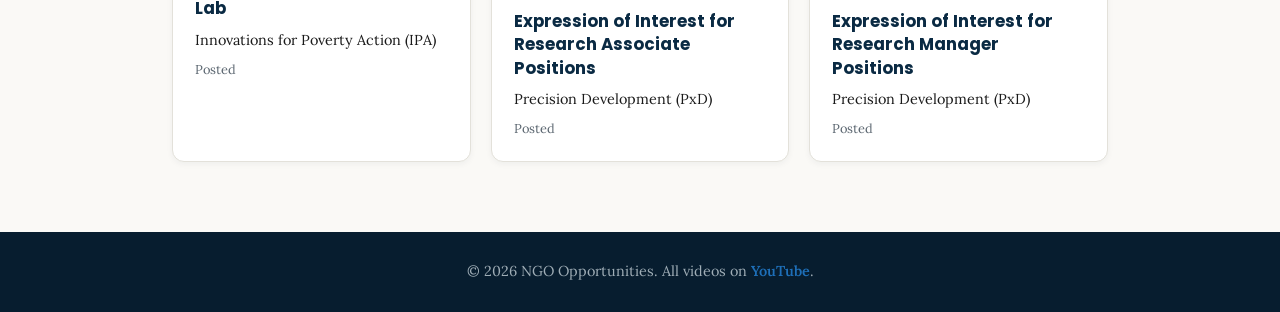
==== commit dd443582: "Add redirect stub at old /opportunities.html path GitHub Pages has no server-side redirect config, s" ====
--- a/opportunities.html
+++ b/opportunities.html
@@ -3,159 +3,12 @@
 <head>
     <meta charset="UTF-8">
     <meta name="viewport" content="width=device-width, initial-scale=1.0">
-    <title>Current Opportunities — NGO Opportunities</title>
-    <meta name="description" content="Current NGO jobs in Nigeria and fellowships open to Nigerians, updated daily. Click through to apply on the original organization's site.">
-    <link rel="icon" type="image/png" href="assets/logo.png">
-    <link rel="preconnect" href="https://fonts.googleapis.com">
-    <link rel="preconnect" href="https://fonts.gstatic.com" crossorigin>
-    <link href="https://fonts.googleapis.com/css2?family=Poppins:wght@700;800&family=Lora:wght@400;600&display=swap" rel="stylesheet">
-    <link rel="stylesheet" href="styles.css?v=2">
+    <title>Redirecting… — NGO Opportunities</title>
+    <meta http-equiv="refresh" content="0; url=/opportunities/">
+    <link rel="canonical" href="/opportunities/">
+    <script>window.location.replace('/opportunities/');</script>
 </head>
 <body>
-    <header class="site-header">
-        <a href="/" class="brand">
-            <img src="assets/logo-icon.png" alt="NGO Opportunities" class="brand-logo">
-            <span class="brand-mark">NGO</span><span class="brand-text">Opportunities</span>
-        </a>
-        <button class="nav-toggle" id="navToggle" aria-label="Toggle navigation" aria-expanded="false" aria-controls="siteNav">
-            <span></span><span></span><span></span>
-        </button>
-        <nav class="site-nav" id="siteNav">
-            <a href="/#topics">Topics</a>
-            <a href="/#about">About</a>
-            <a href="opportunities.html">Opportunities</a>
-            <a href="https://www.youtube.com/@NGO-Opportunities" target="_blank" rel="noopener" class="nav-cta">Watch on YouTube</a>
-        </nav>
-    </header>
-
-    <main>
-        <section class="opportunities-hero">
-            <p class="hero-eyebrow">Updated Daily</p>
-            <h1>Current Opportunities</h1>
-            <p class="section-intro">
-                NGO jobs based in Nigeria, and fellowships open to Nigerians. Click a title to apply directly
-                on the organization's own site.
-            </p>
-            <div class="filter-bar category-filter-bar">
-                <button class="filter-btn active" data-filter="all">All</button>
-                <button class="filter-btn" data-filter="Job">Jobs</button>
-                <button class="filter-btn" data-filter="Fellowship">Fellowships</button>
-            </div>
-            <div class="filter-bar sort-bar">
-                <span class="sort-label">Sort:</span>
-                <button class="filter-btn sort-btn active" data-sort="newest">Recent First</button>
-                <button class="filter-btn sort-btn" data-sort="oldest">Oldest First</button>
-            </div>
-            <p id="lastUpdated" class="last-updated"></p>
-        </section>
-
-        <section class="opportunities-list-section">
-            <div id="opportunitiesList" class="opportunities-list">
-                <p class="loading-msg">Loading current opportunities...</p>
-            </div>
-        </section>
-    </main>
-
-    <footer class="site-footer">
-        <p>&copy; <span id="year"></span> NGO Opportunities. All videos on <a href="https://www.youtube.com/@NGO-Opportunities" target="_blank" rel="noopener">YouTube</a>.</p>
-    </footer>
-
-    <script>
-        document.getElementById('year').textContent = new Date().getFullYear();
-
-        const navToggle = document.getElementById('navToggle');
-        const siteNav = document.getElementById('siteNav');
-        navToggle.addEventListener('click', () => {
-            const isOpen = siteNav.classList.toggle('open');
-            navToggle.classList.toggle('active', isOpen);
-            navToggle.setAttribute('aria-expanded', isOpen);
-        });
-        siteNav.querySelectorAll('a').forEach(link => {
-            link.addEventListener('click', () => {
-                siteNav.classList.remove('open');
-                navToggle.classList.remove('active');
-                navToggle.setAttribute('aria-expanded', 'false');
-            });
-        });
-
-        let allOpportunities = [];
-        let activeFilter = 'all';
-        let sortOrder = 'newest';
-
-        function formatPosted(posted) {
-            if (!posted) return '';
-            const parsed = new Date(posted);
-            if (isNaN(parsed)) return '';
-            return parsed.toLocaleDateString(undefined, { year: 'numeric', month: 'short', day: 'numeric' });
-        }
-
-        async function loadOpportunities() {
-            const listEl = document.getElementById('opportunitiesList');
-            try {
-                const res = await fetch('data/opportunities.json', { cache: 'no-store' });
-                const data = await res.json();
-                allOpportunities = data.opportunities || [];
-
-                if (data.generated_at) {
-                    const generated = new Date(data.generated_at);
-                    document.getElementById('lastUpdated').textContent = 'Last updated: ' + generated.toLocaleString();
-                }
-
-                renderList();
-            } catch (e) {
-                listEl.innerHTML = '<p class="loading-msg">Could not load opportunities right now. Please check back shortly.</p>';
-            }
-        }
-
-        function renderList() {
-            const listEl = document.getElementById('opportunitiesList');
-            const items = activeFilter === 'all'
-                ? [...allOpportunities]
-                : allOpportunities.filter(o => o.type === activeFilter);
-
-            items.sort((a, b) => {
-                const dateA = new Date(a.posted);
-                const dateB = new Date(b.posted);
-                return sortOrder === 'newest' ? dateB - dateA : dateA - dateB;
-            });
-
-            if (items.length === 0) {
-                listEl.innerHTML = '<p class="loading-msg">No opportunities in this category right now. Check back soon.</p>';
-                return;
-            }
-
-            listEl.innerHTML = items.map(o => `
-                <article class="opportunity-card">
-                    <div class="opportunity-tags">
-                        <span class="tag tag-${o.type === 'Fellowship' ? 'fellowship' : 'job'}">${o.type}</span>
-                        <span class="tag tag-location">${o.location}</span>
-                    </div>
-                    <h3><a href="${o.apply_url}" target="_blank" rel="noopener">${o.title}</a></h3>
-                    <p class="opportunity-org">${o.organization || 'Organization not specified'}</p>
-                    <p class="opportunity-meta">Posted ${formatPosted(o.posted)}</p>
-                </article>
-            `).join('');
-        }
-
-        document.querySelectorAll('.category-filter-bar .filter-btn').forEach(btn => {
-            btn.addEventListener('click', () => {
-                document.querySelectorAll('.category-filter-bar .filter-btn').forEach(b => b.classList.remove('active'));
-                btn.classList.add('active');
-                activeFilter = btn.dataset.filter;
-                renderList();
-            });
-        });
-
-        document.querySelectorAll('.sort-bar .sort-btn').forEach(btn => {
-            btn.addEventListener('click', () => {
-                document.querySelectorAll('.sort-bar .sort-btn').forEach(b => b.classList.remove('active'));
-                btn.classList.add('active');
-                sortOrder = btn.dataset.sort;
-                renderList();
-            });
-        });
-
-        loadOpportunities();
-    </script>
+    <p>This page has moved. If you are not redirected automatically, <a href="/opportunities/">click here to see Current Opportunities</a>.</p>
 </body>
 </html>
